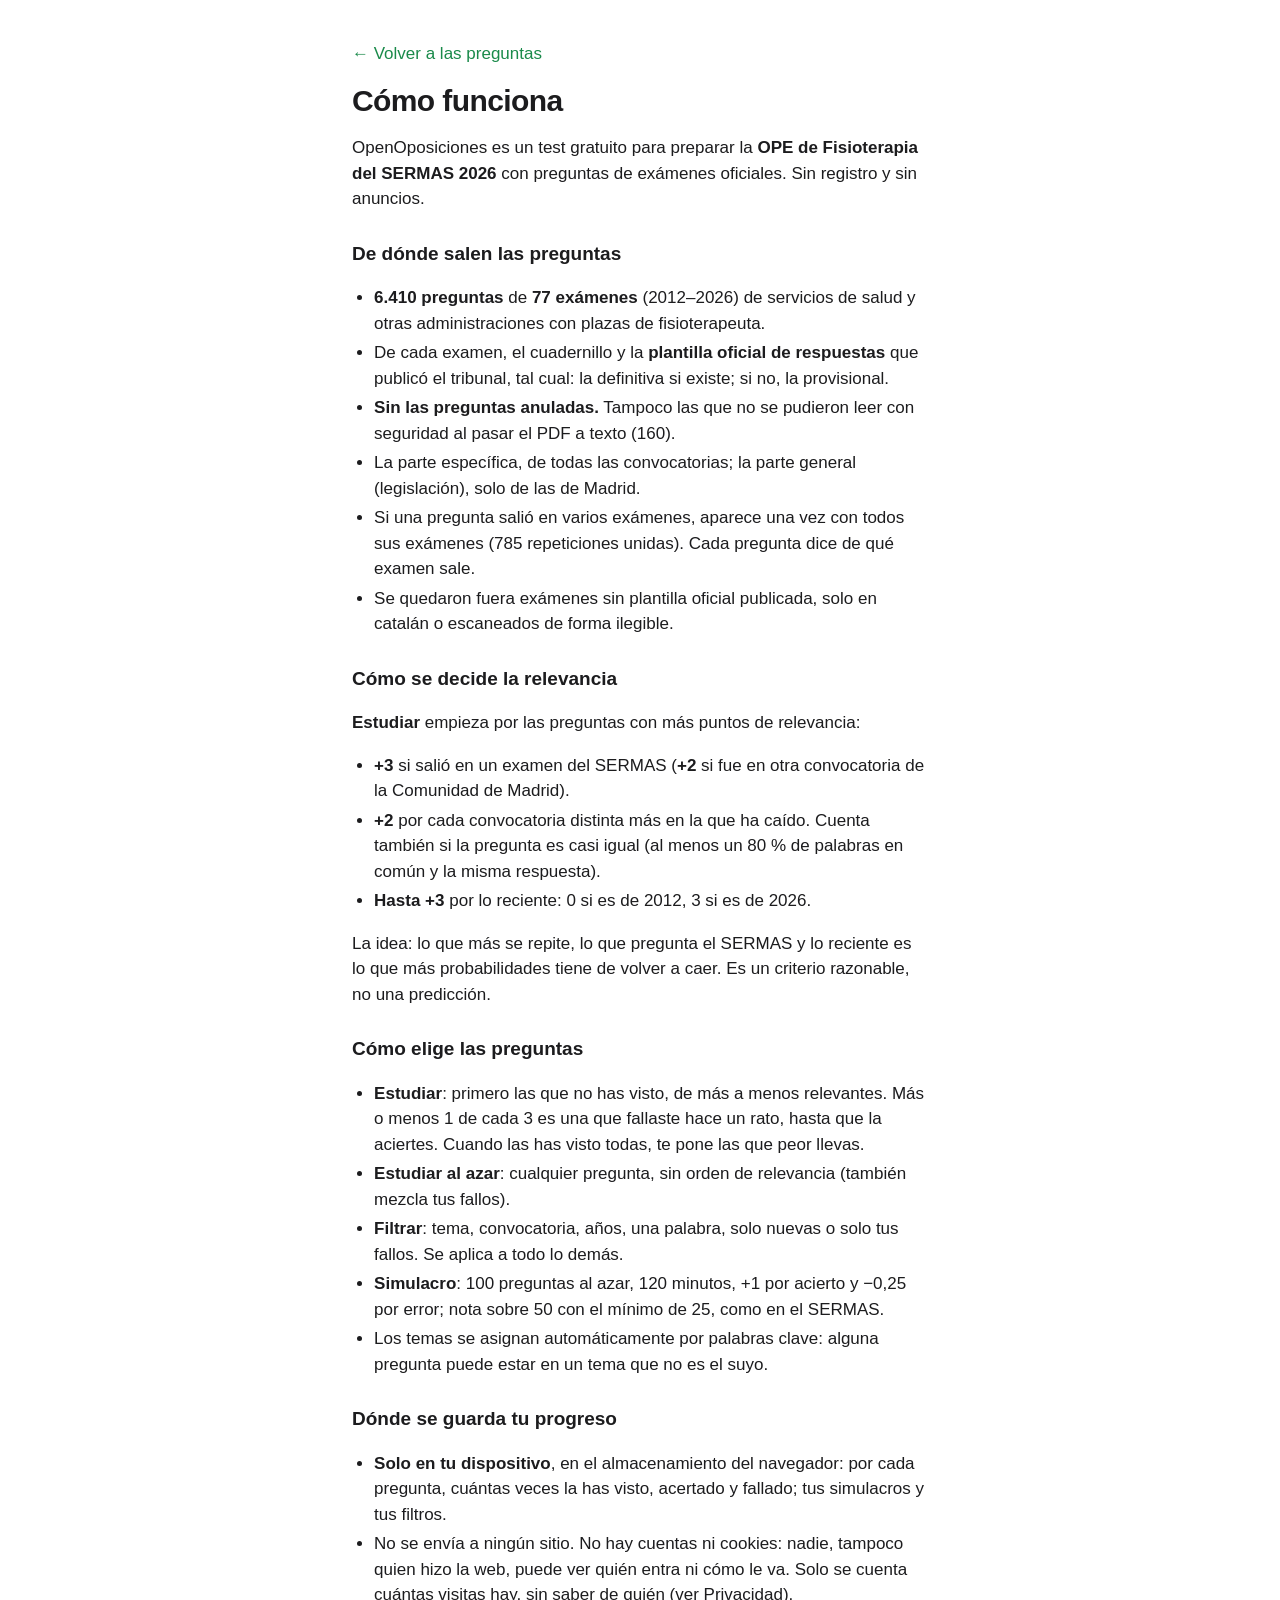
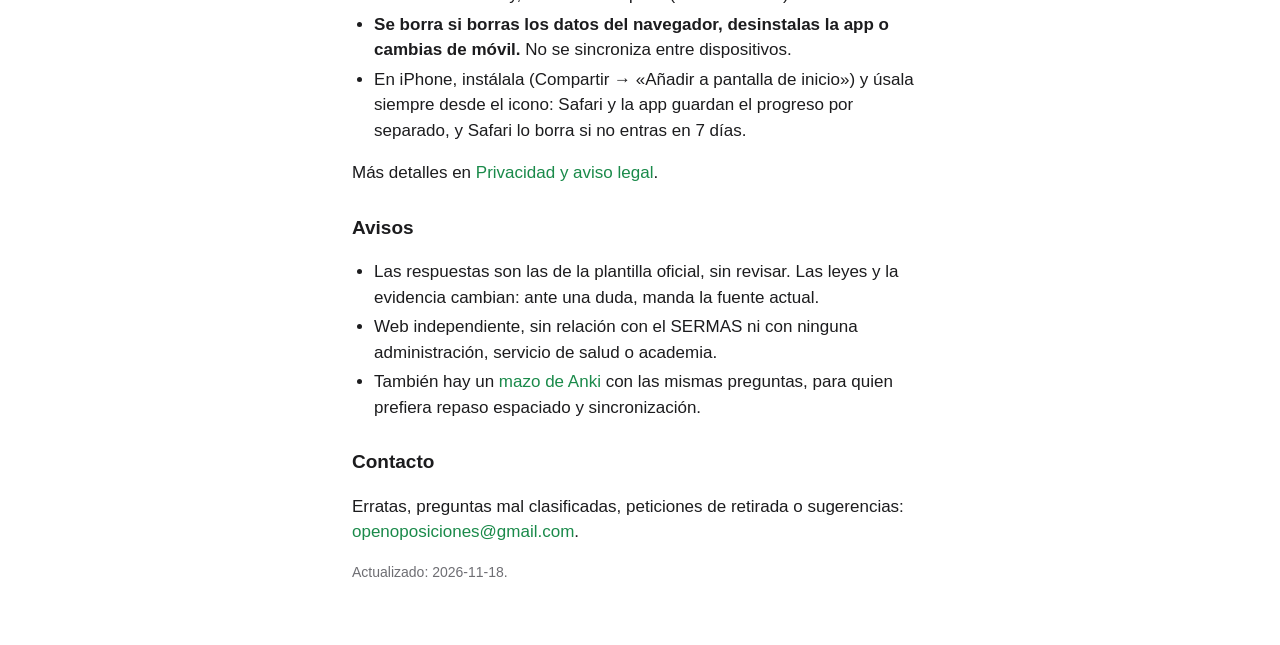
==== como-funciona.html @ a02fcfec "Diseño nativo, OPE SERMAS 2026, Cómo funciona, contacto y contador de visitas" ====
<!doctype html>
<html lang="es">
<head>
<meta charset="utf-8">
<meta name="viewport" content="width=device-width, initial-scale=1, viewport-fit=cover">
<meta name="color-scheme" content="light dark">
<meta http-equiv="Content-Security-Policy" content="default-src 'self'; script-src 'self' 'unsafe-inline'; style-src 'self' 'unsafe-inline'; img-src 'self' data: https://openoposiciones.goatcounter.com/count; font-src 'self'; connect-src 'self'; manifest-src 'self'; worker-src 'self'; base-uri 'self'; form-action 'none'">
<meta name="referrer" content="no-referrer">
<meta name="robots" content="noindex, nofollow">
<title>Cómo funciona · OpenOposiciones</title>
<style>
:root { --papel: #ffffff; --tinta: #1c1c1e; --tinta-2: #6e6e73; --acento: #1a8a4a; color-scheme: light; }
@media (prefers-color-scheme: dark) { :root { --papel: #000000; --tinta: #f5f5f7; --tinta-2: #98989f; --acento: #34c46d; color-scheme: dark; } }
body { margin: 0; background: var(--papel); color: var(--tinta); -webkit-font-smoothing: antialiased;
  font: 17px/1.5 -apple-system, BlinkMacSystemFont, "Segoe UI", Roboto, "Helvetica Neue", Arial, sans-serif;
  padding: max(24px, env(safe-area-inset-top, 0px)) max(20px, env(safe-area-inset-right, 0px)) 48px max(20px, env(safe-area-inset-left, 0px)); }
main { max-width: 36rem; margin: 0 auto; }
h1 { font-size: 30px; line-height: 1.15; letter-spacing: -.02em; margin: 8px 0 16px; }
h2 { font-size: 19px; margin: 28px 0 6px; }
a { color: var(--acento); text-decoration: none; }
.nota { color: var(--tinta-2); font-size: 14px; }
ul, ol { padding-left: 1.3em; } li { margin: 4px 0; }
</style>
</head>
<body>
<main>
<p><a href="./">← Volver a las preguntas</a></p>
<h1>Cómo funciona</h1>

<p>OpenOposiciones es un test gratuito para preparar la <b>OPE de Fisioterapia del SERMAS 2026</b> con preguntas de exámenes oficiales. Sin registro y sin anuncios.</p>

<h2>De dónde salen las preguntas</h2>
<ul>
<li><b>6.410 preguntas</b> de <b>77 exámenes</b> (2012–2026) de servicios de salud y otras administraciones con plazas de fisioterapeuta.</li>
<li>De cada examen, el cuadernillo y la <b>plantilla oficial de respuestas</b> que publicó el tribunal, tal cual: la definitiva si existe; si no, la provisional.</li>
<li><b>Sin las preguntas anuladas.</b> Tampoco las que no se pudieron leer con seguridad al pasar el PDF a texto (160).</li>
<li>La parte específica, de todas las convocatorias; la parte general (legislación), solo de las de Madrid.</li>
<li>Si una pregunta salió en varios exámenes, aparece una vez con todos sus exámenes (785 repeticiones unidas). Cada pregunta dice de qué examen sale.</li>
<li>Se quedaron fuera exámenes sin plantilla oficial publicada, solo en catalán o escaneados de forma ilegible.</li>
</ul>

<h2>Cómo se decide la relevancia</h2>
<p><b>Estudiar</b> empieza por las preguntas con más puntos de relevancia:</p>
<ul>
<li><b>+3</b> si salió en un examen del SERMAS (<b>+2</b> si fue en otra convocatoria de la Comunidad de Madrid).</li>
<li><b>+2</b> por cada convocatoria distinta más en la que ha caído. Cuenta también si la pregunta es casi igual (al menos un 80 % de palabras en común y la misma respuesta).</li>
<li><b>Hasta +3</b> por lo reciente: 0 si es de 2012, 3 si es de 2026.</li>
</ul>
<p>La idea: lo que más se repite, lo que pregunta el SERMAS y lo reciente es lo que más probabilidades tiene de volver a caer. Es un criterio razonable, no una predicción.</p>

<h2>Cómo elige las preguntas</h2>
<ul>
<li><b>Estudiar</b>: primero las que no has visto, de más a menos relevantes. Más o menos 1 de cada 3 es una que fallaste hace un rato, hasta que la aciertes. Cuando las has visto todas, te pone las que peor llevas.</li>
<li><b>Estudiar al azar</b>: cualquier pregunta, sin orden de relevancia (también mezcla tus fallos).</li>
<li><b>Filtrar</b>: tema, convocatoria, años, una palabra, solo nuevas o solo tus fallos. Se aplica a todo lo demás.</li>
<li><b>Simulacro</b>: 100 preguntas al azar, 120 minutos, +1 por acierto y −0,25 por error; nota sobre 50 con el mínimo de 25, como en el SERMAS.</li>
<li>Los temas se asignan automáticamente por palabras clave: alguna pregunta puede estar en un tema que no es el suyo.</li>
</ul>

<h2>Dónde se guarda tu progreso</h2>
<ul>
<li><b>Solo en tu dispositivo</b>, en el almacenamiento del navegador: por cada pregunta, cuántas veces la has visto, acertado y fallado; tus simulacros y tus filtros.</li>
<li>No se envía a ningún sitio. No hay cuentas ni cookies: nadie, tampoco quien hizo la web, puede ver quién entra ni cómo le va. Solo se cuenta cuántas visitas hay, sin saber de quién (ver Privacidad).</li>
<li><b>Se borra si borras los datos del navegador, desinstalas la app o cambias de móvil.</b> No se sincroniza entre dispositivos.</li>
<li>En iPhone, instálala (Compartir → «Añadir a pantalla de inicio») y úsala siempre desde el icono: Safari y la app guardan el progreso por separado, y Safari lo borra si no entras en 7 días.</li>
</ul>
<p>Más detalles en <a href="privacidad.html">Privacidad y aviso legal</a>.</p>

<h2>Avisos</h2>
<ul>
<li>Las respuestas son las de la plantilla oficial, sin revisar. Las leyes y la evidencia cambian: ante una duda, manda la fuente actual.</li>
<li>Web independiente, sin relación con el SERMAS ni con ninguna administración, servicio de salud o academia.</li>
<li>También hay un <a href="fisioterapia-ope-preguntas.apkg">mazo de Anki</a> con las mismas preguntas, para quien prefiera repaso espaciado y sincronización.</li>
</ul>

<h2 id="contacto">Contacto</h2>
<p>Erratas, preguntas mal clasificadas, peticiones de retirada o sugerencias: <span id="correo" data-u="senoicisoponepo" data-d="moc.liamg">openoposiciones (arroba) gmail (punto) com</span><script>(() => { const e = document.getElementById("correo"); const r = s => s.split("").reverse().join(""); const c = r(e.dataset.u) + "@" + r(e.dataset.d); const a = document.createElement("a"); a.href = "mailto:" + c; a.textContent = c; e.replaceWith(a); })();</script>.</p>

<p class="nota">Actualizado: 2026-11-18.</p>
</main>
</body>
</html>
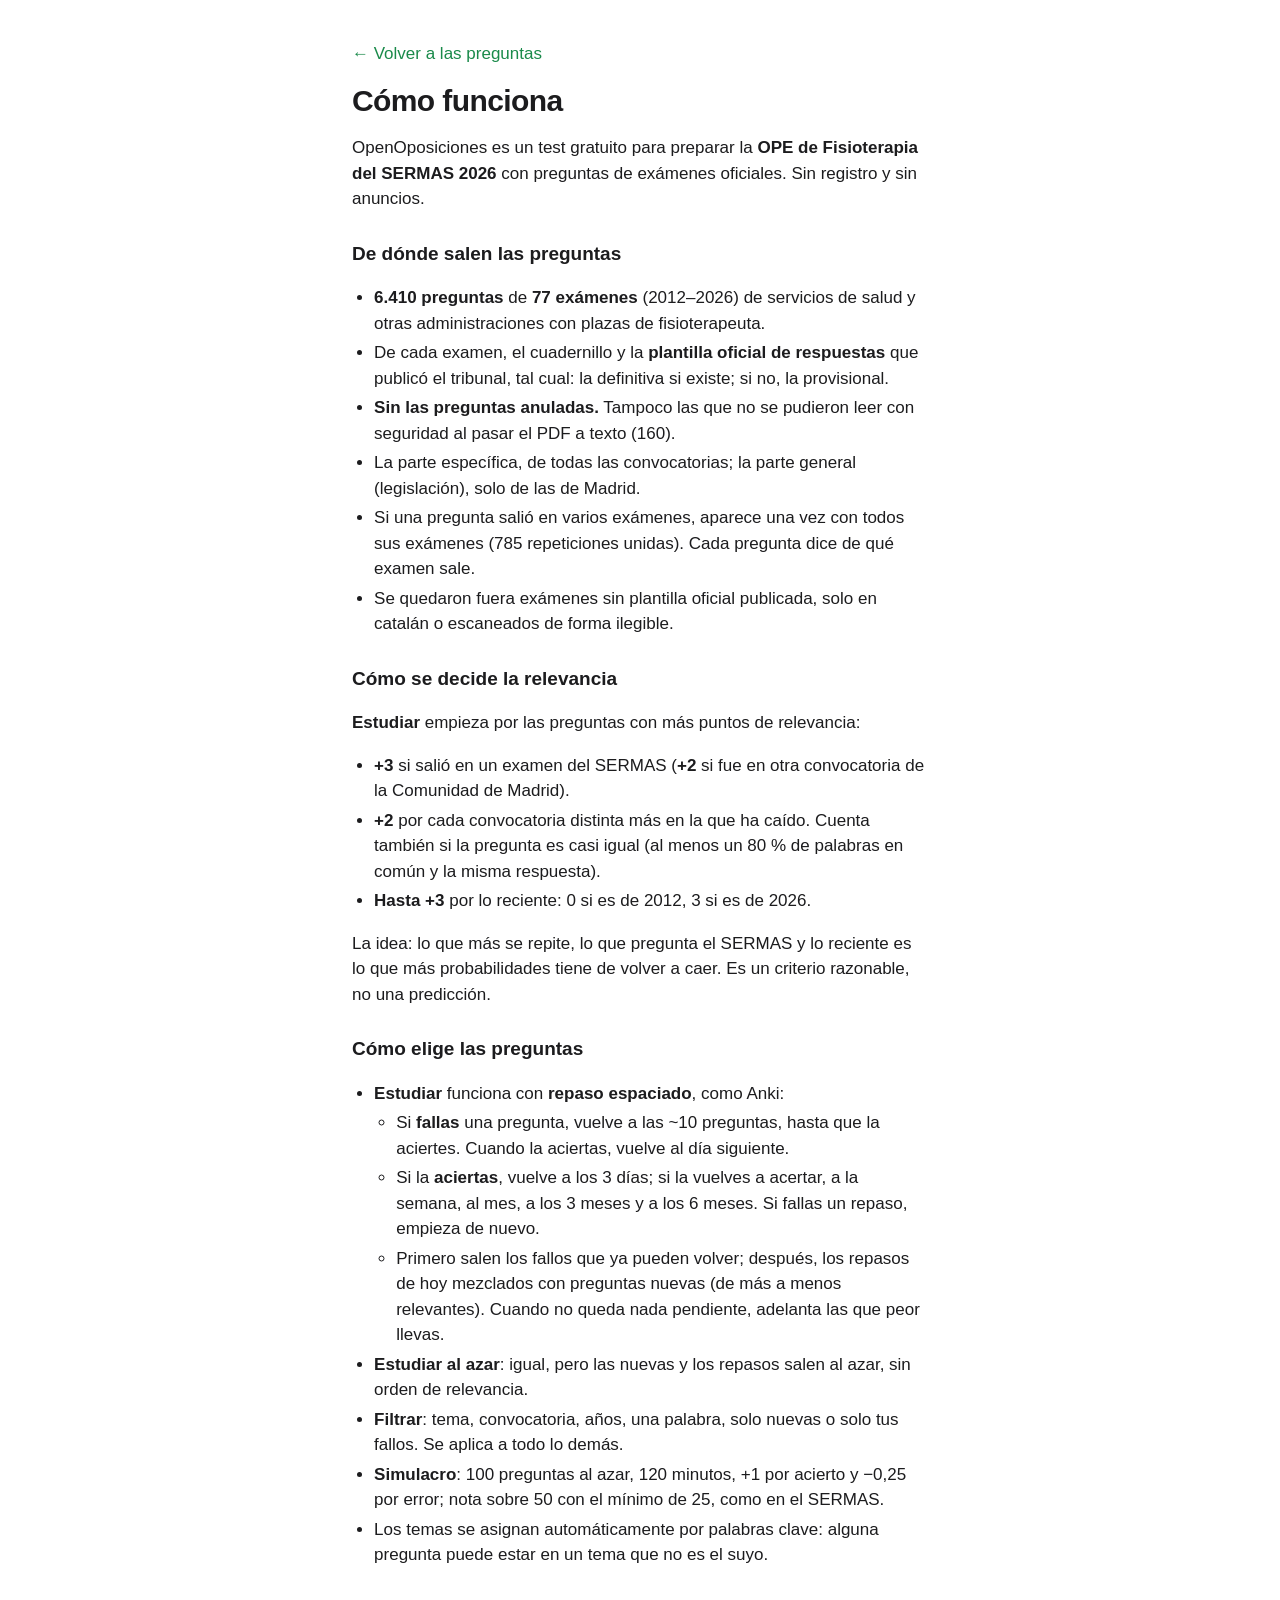
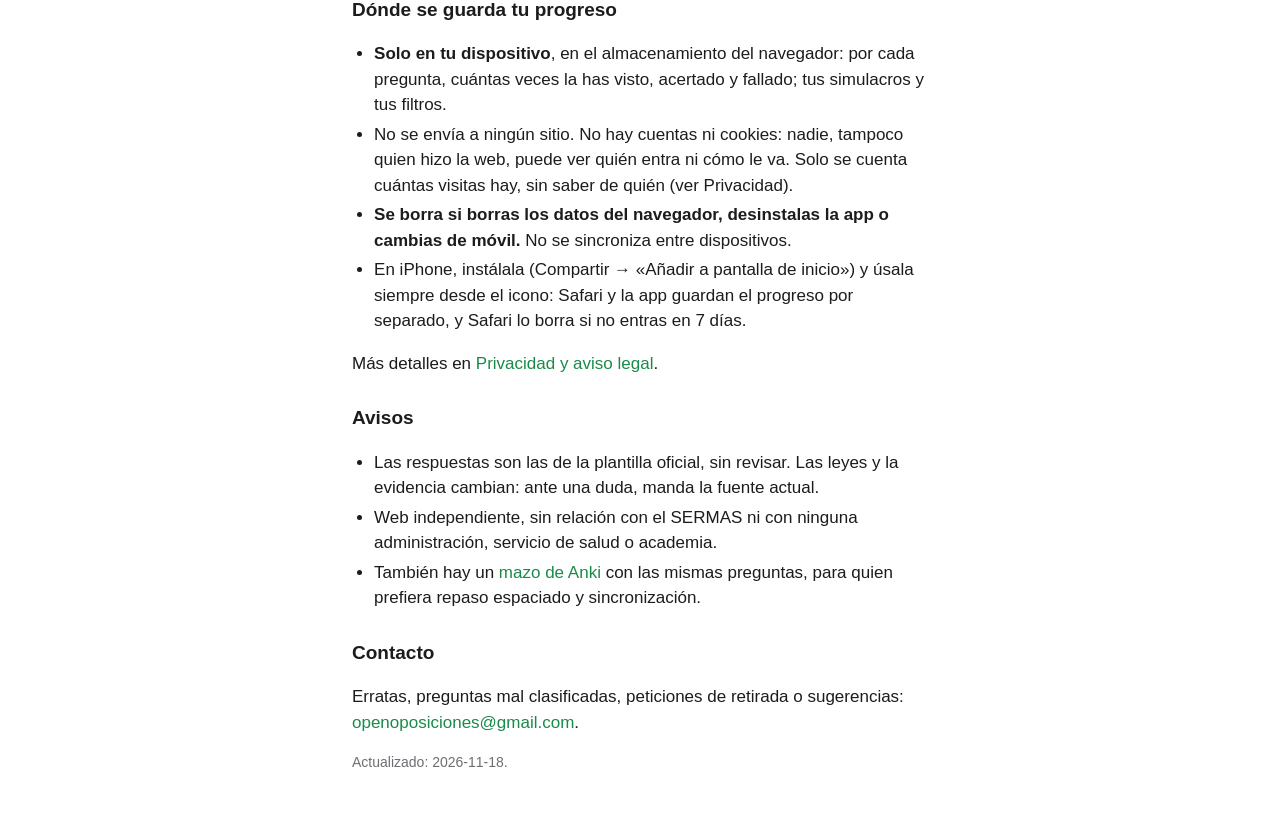
==== commit 8f5983d6: "Repaso espaciado por días" ====
--- a/como-funciona.html
+++ b/como-funciona.html
@@ -6,7 +6,7 @@
 <meta name="color-scheme" content="light dark">
 <meta http-equiv="Content-Security-Policy" content="default-src 'self'; script-src 'self' 'unsafe-inline'; style-src 'self' 'unsafe-inline'; img-src 'self' data: https://openoposiciones.goatcounter.com/count; font-src 'self'; connect-src 'self'; manifest-src 'self'; worker-src 'self'; base-uri 'self'; form-action 'none'">
 <meta name="referrer" content="no-referrer">
-<meta name="robots" content="noindex, nofollow">
+
 <title>Cómo funciona · OpenOposiciones</title>
 <style>
 :root { --papel: #ffffff; --tinta: #1c1c1e; --tinta-2: #6e6e73; --acento: #1a8a4a; color-scheme: light; }
@@ -50,8 +50,13 @@
 
 <h2>Cómo elige las preguntas</h2>
 <ul>
-<li><b>Estudiar</b>: primero las que no has visto, de más a menos relevantes. Más o menos 1 de cada 3 es una que fallaste hace un rato, hasta que la aciertes. Cuando las has visto todas, te pone las que peor llevas.</li>
-<li><b>Estudiar al azar</b>: cualquier pregunta, sin orden de relevancia (también mezcla tus fallos).</li>
+<li><b>Estudiar</b> funciona con <b>repaso espaciado</b>, como Anki:
+  <ul>
+  <li>Si <b>fallas</b> una pregunta, vuelve a las ~10 preguntas, hasta que la aciertes. Cuando la aciertas, vuelve al día siguiente.</li>
+  <li>Si la <b>aciertas</b>, vuelve a los 3 días; si la vuelves a acertar, a la semana, al mes, a los 3 meses y a los 6 meses. Si fallas un repaso, empieza de nuevo.</li>
+  <li>Primero salen los fallos que ya pueden volver; después, los repasos de hoy mezclados con preguntas nuevas (de más a menos relevantes). Cuando no queda nada pendiente, adelanta las que peor llevas.</li>
+  </ul></li>
+<li><b>Estudiar al azar</b>: igual, pero las nuevas y los repasos salen al azar, sin orden de relevancia.</li>
 <li><b>Filtrar</b>: tema, convocatoria, años, una palabra, solo nuevas o solo tus fallos. Se aplica a todo lo demás.</li>
 <li><b>Simulacro</b>: 100 preguntas al azar, 120 minutos, +1 por acierto y −0,25 por error; nota sobre 50 con el mínimo de 25, como en el SERMAS.</li>
 <li>Los temas se asignan automáticamente por palabras clave: alguna pregunta puede estar en un tema que no es el suyo.</li>
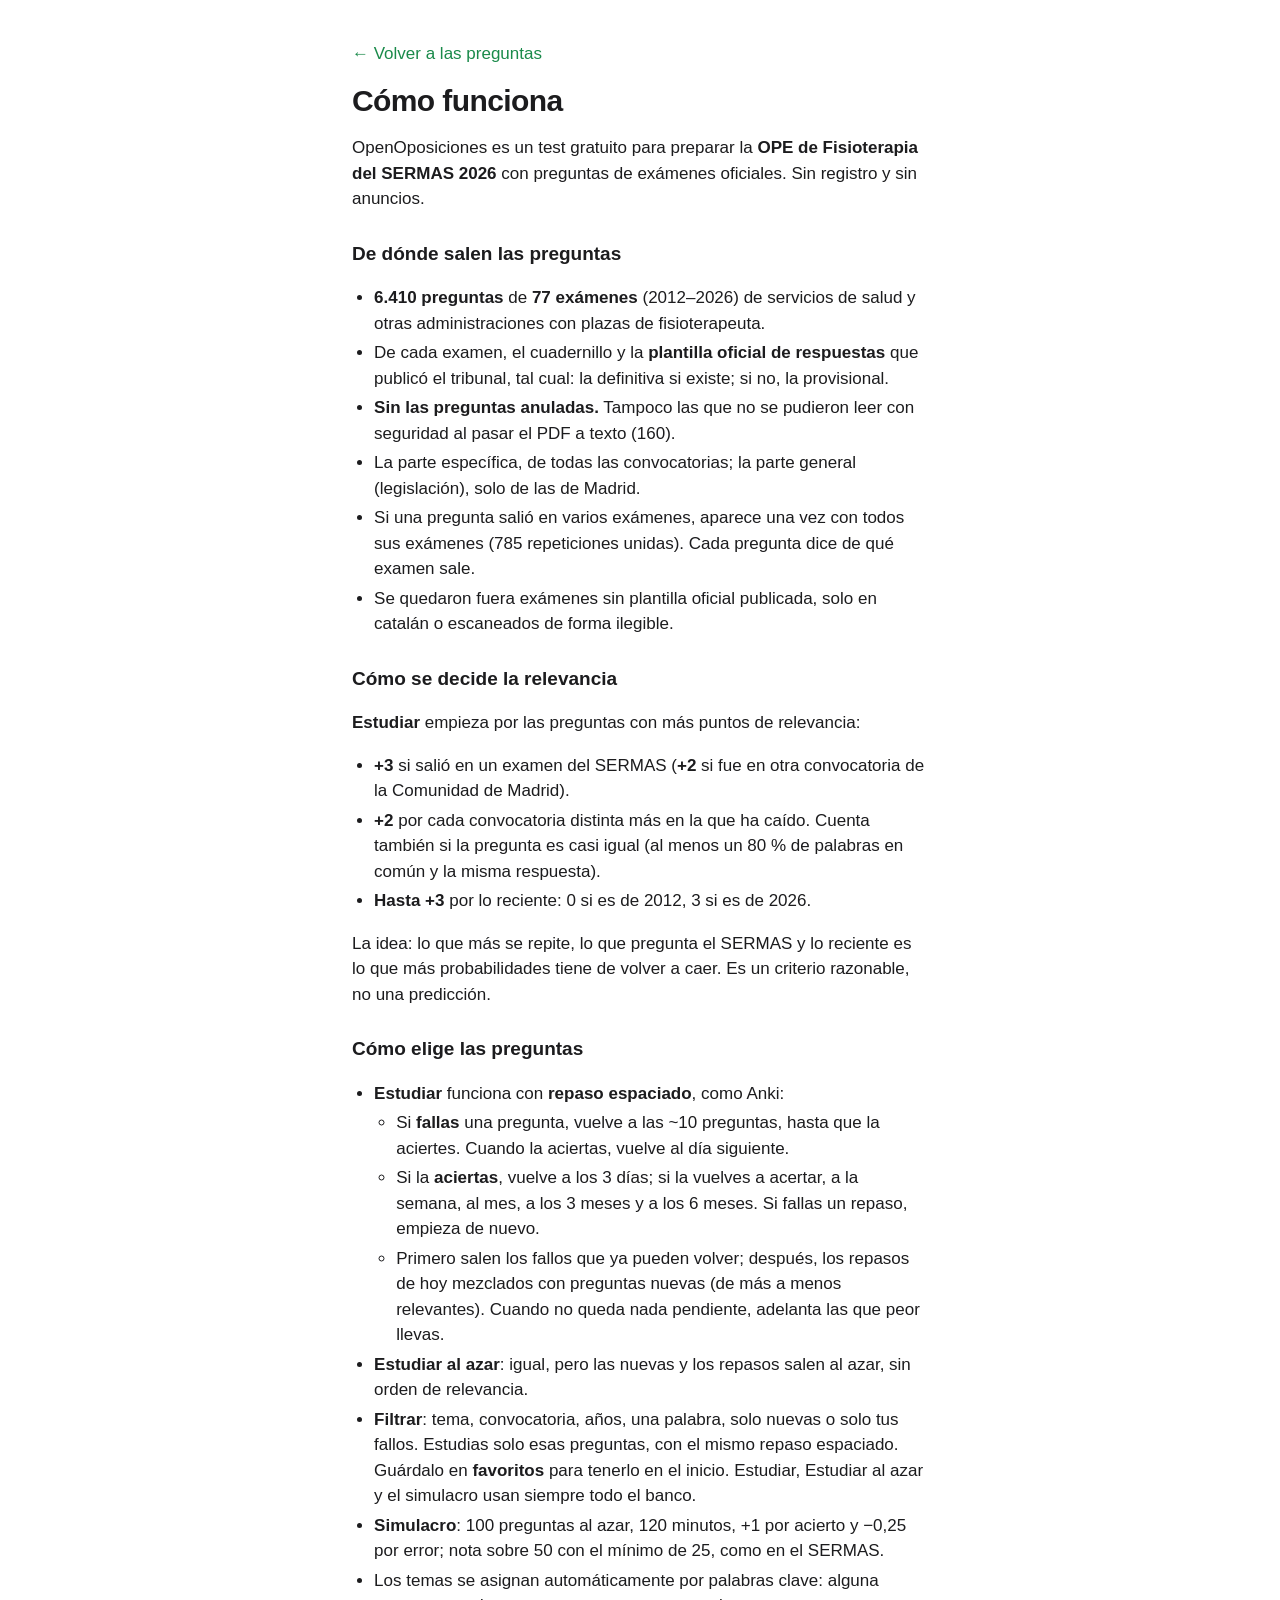
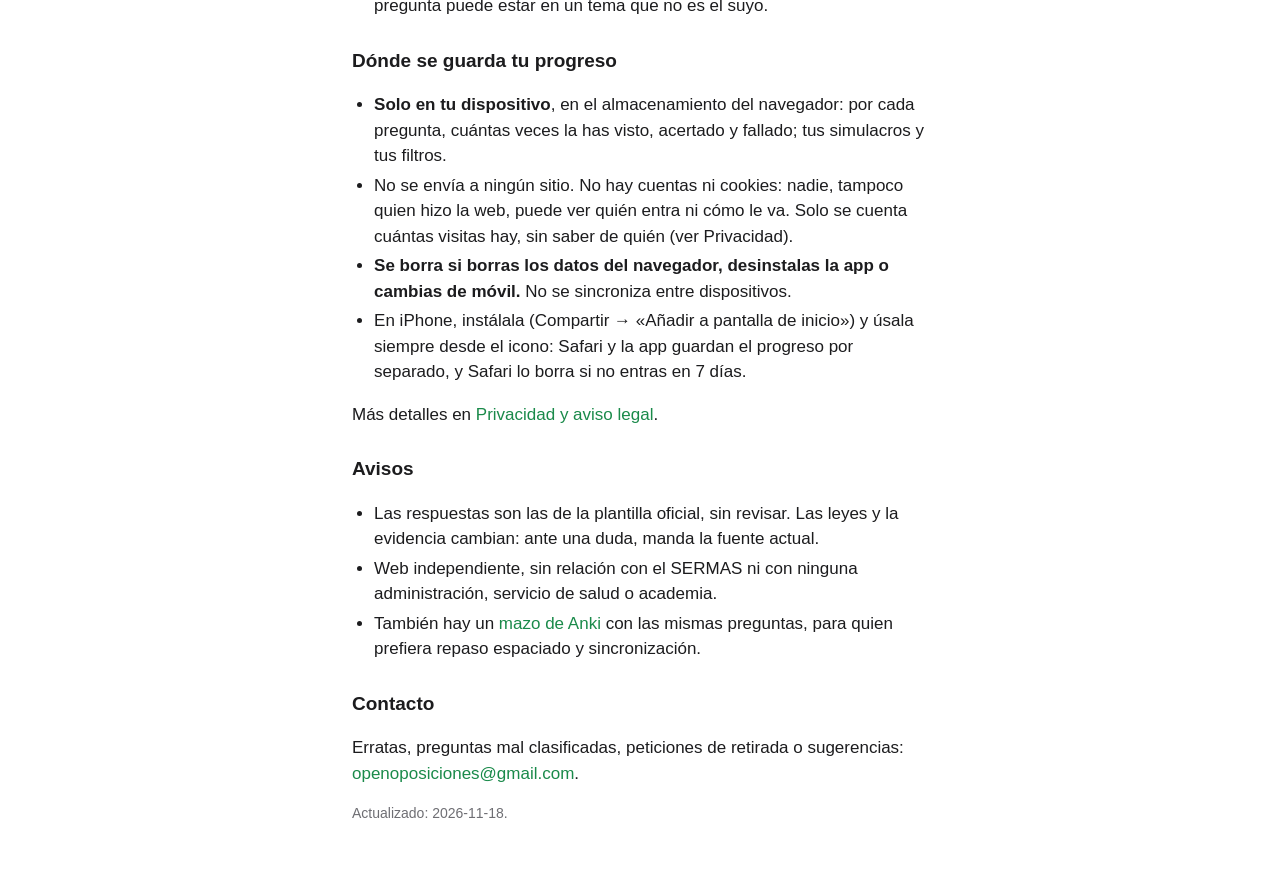
==== commit 63540c0e: "Filtros favoritos; Estudiar siempre con todo el banco" ====
--- a/como-funciona.html
+++ b/como-funciona.html
@@ -57,7 +57,7 @@
   <li>Primero salen los fallos que ya pueden volver; después, los repasos de hoy mezclados con preguntas nuevas (de más a menos relevantes). Cuando no queda nada pendiente, adelanta las que peor llevas.</li>
   </ul></li>
 <li><b>Estudiar al azar</b>: igual, pero las nuevas y los repasos salen al azar, sin orden de relevancia.</li>
-<li><b>Filtrar</b>: tema, convocatoria, años, una palabra, solo nuevas o solo tus fallos. Se aplica a todo lo demás.</li>
+<li><b>Filtrar</b>: tema, convocatoria, años, una palabra, solo nuevas o solo tus fallos. Estudias solo esas preguntas, con el mismo repaso espaciado. Guárdalo en <b>favoritos</b> para tenerlo en el inicio. Estudiar, Estudiar al azar y el simulacro usan siempre todo el banco.</li>
 <li><b>Simulacro</b>: 100 preguntas al azar, 120 minutos, +1 por acierto y −0,25 por error; nota sobre 50 con el mínimo de 25, como en el SERMAS.</li>
 <li>Los temas se asignan automáticamente por palabras clave: alguna pregunta puede estar en un tema que no es el suyo.</li>
 </ul>
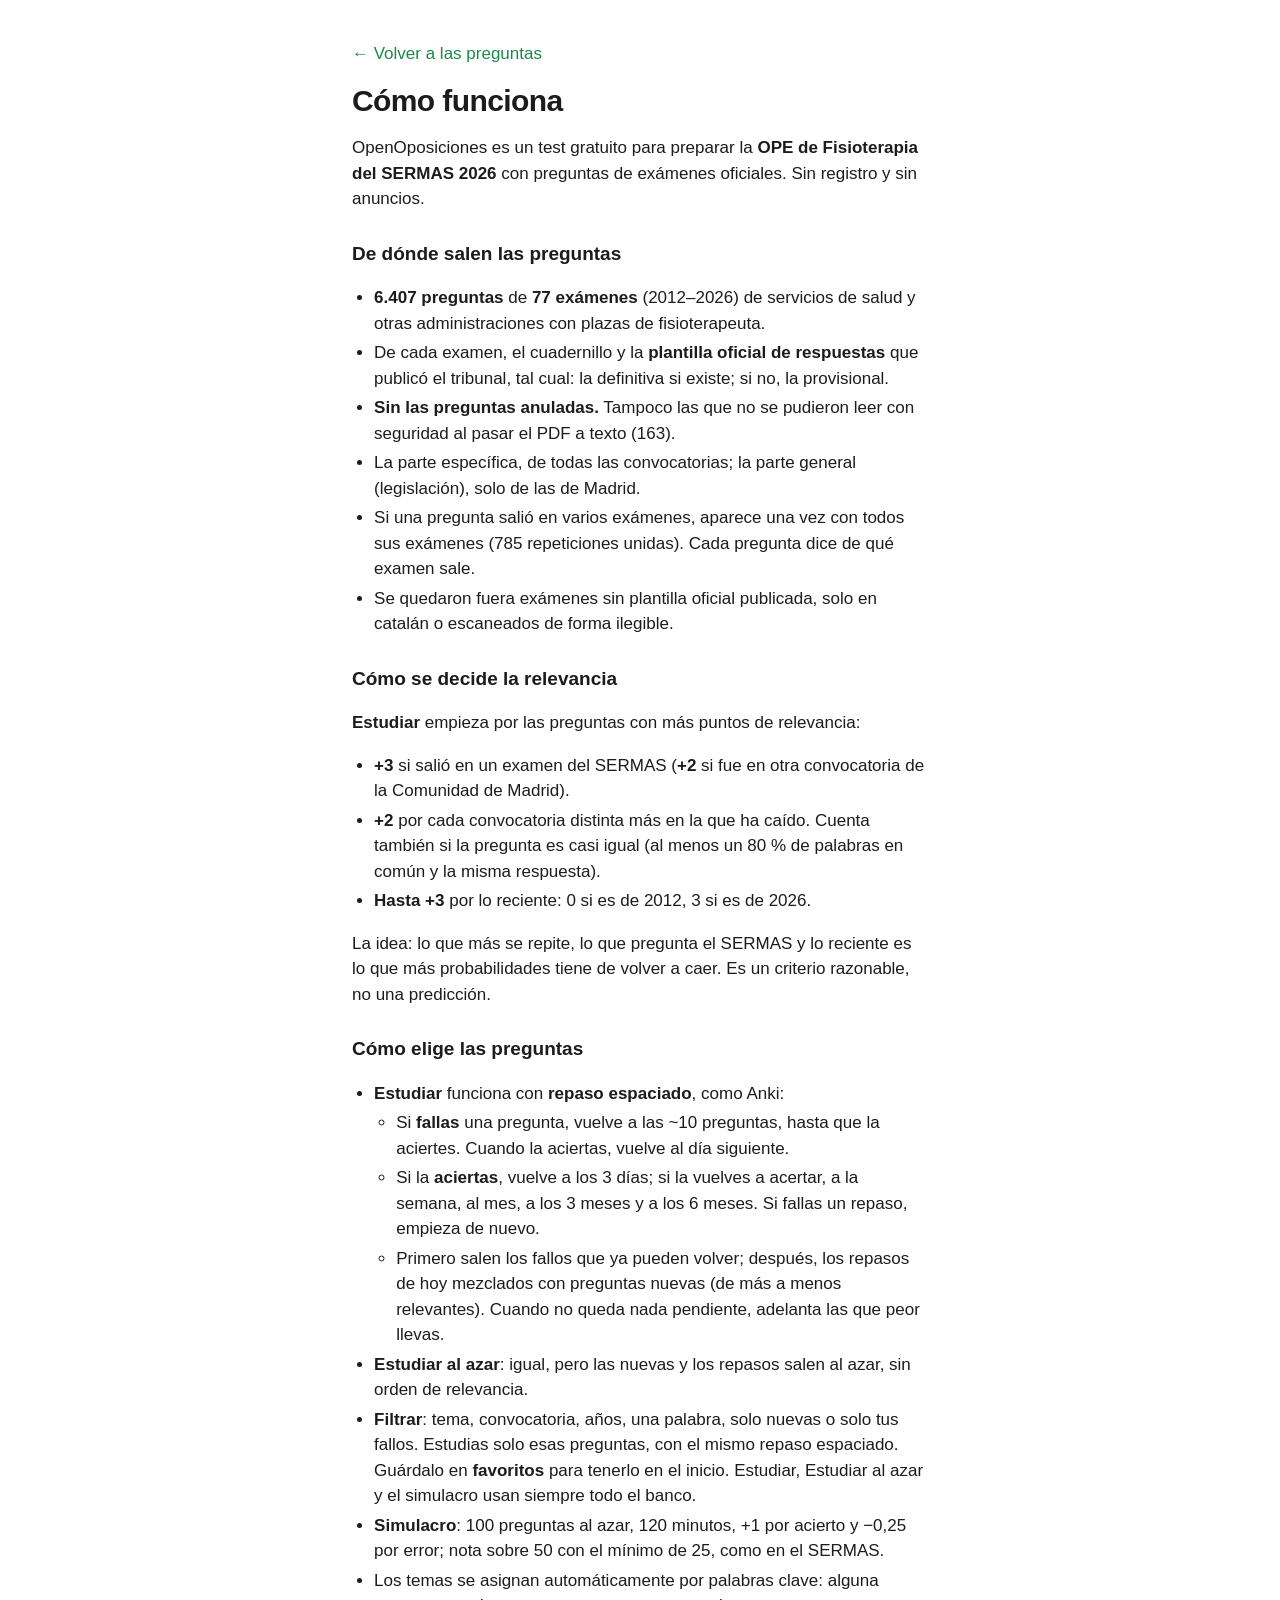
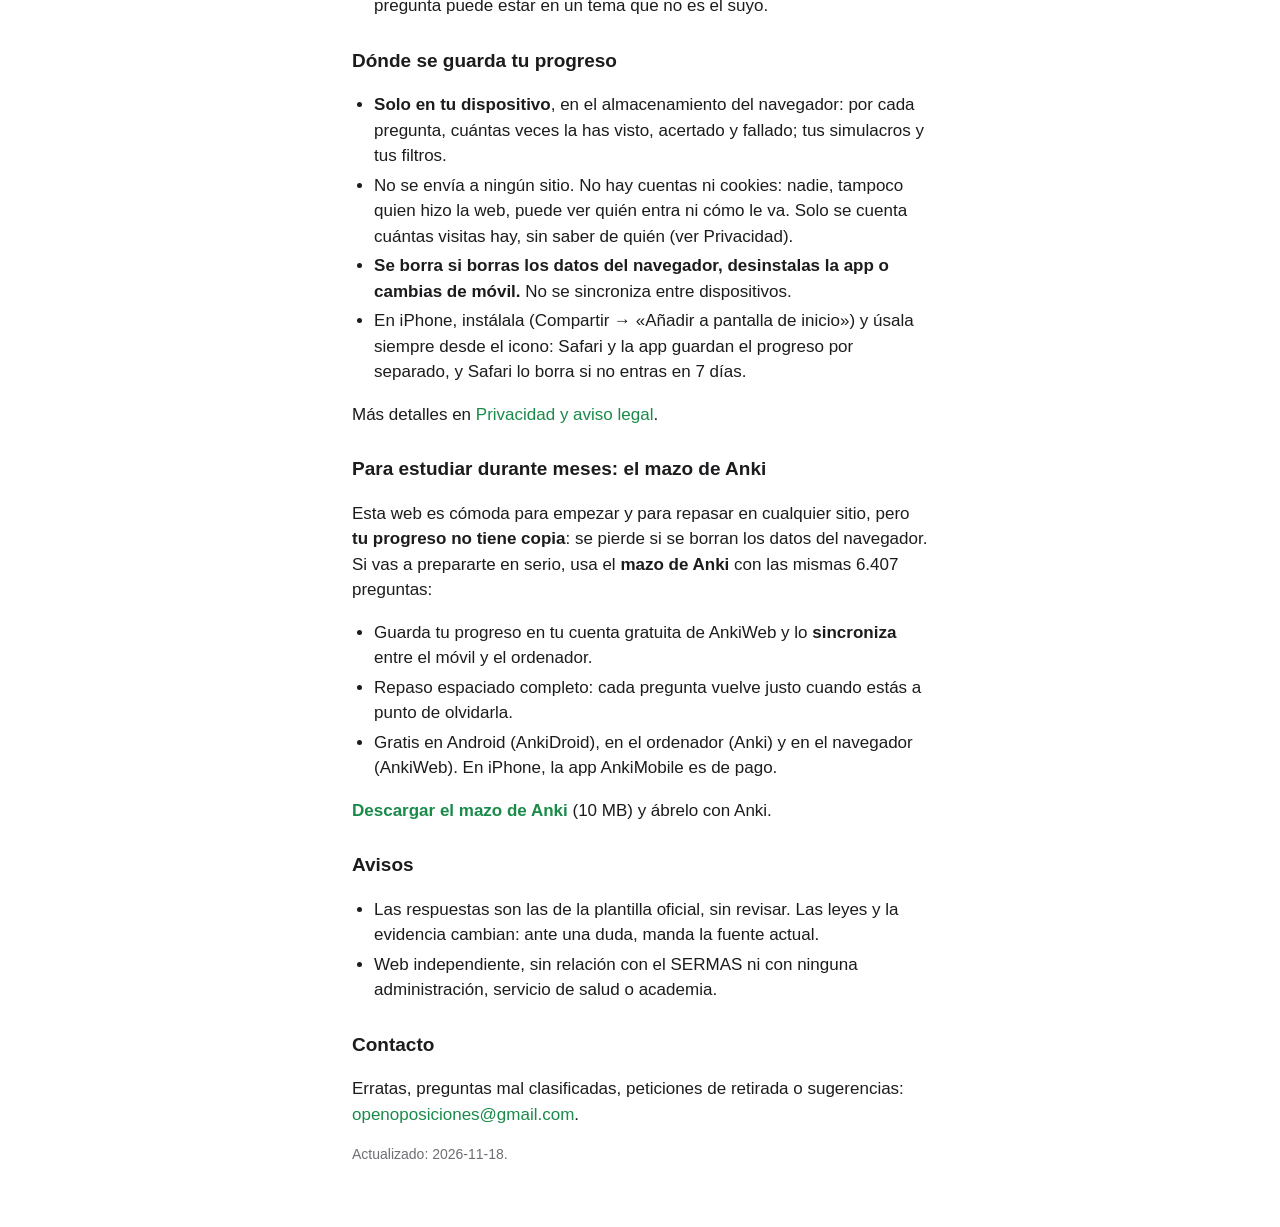
==== commit 60db3864: "Banco corregido (pies de página y preguntas pegadas), mazo de Anki nuevo y avisos de Anki" ====
--- a/como-funciona.html
+++ b/como-funciona.html
@@ -31,9 +31,9 @@
 
 <h2>De dónde salen las preguntas</h2>
 <ul>
-<li><b>6.410 preguntas</b> de <b>77 exámenes</b> (2012–2026) de servicios de salud y otras administraciones con plazas de fisioterapeuta.</li>
+<li><b>6.407 preguntas</b> de <b>77 exámenes</b> (2012–2026) de servicios de salud y otras administraciones con plazas de fisioterapeuta.</li>
 <li>De cada examen, el cuadernillo y la <b>plantilla oficial de respuestas</b> que publicó el tribunal, tal cual: la definitiva si existe; si no, la provisional.</li>
-<li><b>Sin las preguntas anuladas.</b> Tampoco las que no se pudieron leer con seguridad al pasar el PDF a texto (160).</li>
+<li><b>Sin las preguntas anuladas.</b> Tampoco las que no se pudieron leer con seguridad al pasar el PDF a texto (163).</li>
 <li>La parte específica, de todas las convocatorias; la parte general (legislación), solo de las de Madrid.</li>
 <li>Si una pregunta salió en varios exámenes, aparece una vez con todos sus exámenes (785 repeticiones unidas). Cada pregunta dice de qué examen sale.</li>
 <li>Se quedaron fuera exámenes sin plantilla oficial publicada, solo en catalán o escaneados de forma ilegible.</li>
@@ -71,11 +71,19 @@
 </ul>
 <p>Más detalles en <a href="privacidad.html">Privacidad y aviso legal</a>.</p>
 
+<h2 id="anki">Para estudiar durante meses: el mazo de Anki</h2>
+<p>Esta web es cómoda para empezar y para repasar en cualquier sitio, pero <b>tu progreso no tiene copia</b>: se pierde si se borran los datos del navegador. Si vas a prepararte en serio, usa el <b>mazo de Anki</b> con las mismas 6.407 preguntas:</p>
+<ul>
+<li>Guarda tu progreso en tu cuenta gratuita de AnkiWeb y lo <b>sincroniza</b> entre el móvil y el ordenador.</li>
+<li>Repaso espaciado completo: cada pregunta vuelve justo cuando estás a punto de olvidarla.</li>
+<li>Gratis en Android (AnkiDroid), en el ordenador (Anki) y en el navegador (AnkiWeb). En iPhone, la app AnkiMobile es de pago.</li>
+</ul>
+<p><a href="fisioterapia-ope-preguntas.apkg"><b>Descargar el mazo de Anki</b></a> (10 MB) y ábrelo con Anki.</p>
+
 <h2>Avisos</h2>
 <ul>
 <li>Las respuestas son las de la plantilla oficial, sin revisar. Las leyes y la evidencia cambian: ante una duda, manda la fuente actual.</li>
 <li>Web independiente, sin relación con el SERMAS ni con ninguna administración, servicio de salud o academia.</li>
-<li>También hay un <a href="fisioterapia-ope-preguntas.apkg">mazo de Anki</a> con las mismas preguntas, para quien prefiera repaso espaciado y sincronización.</li>
 </ul>
 
 <h2 id="contacto">Contacto</h2>
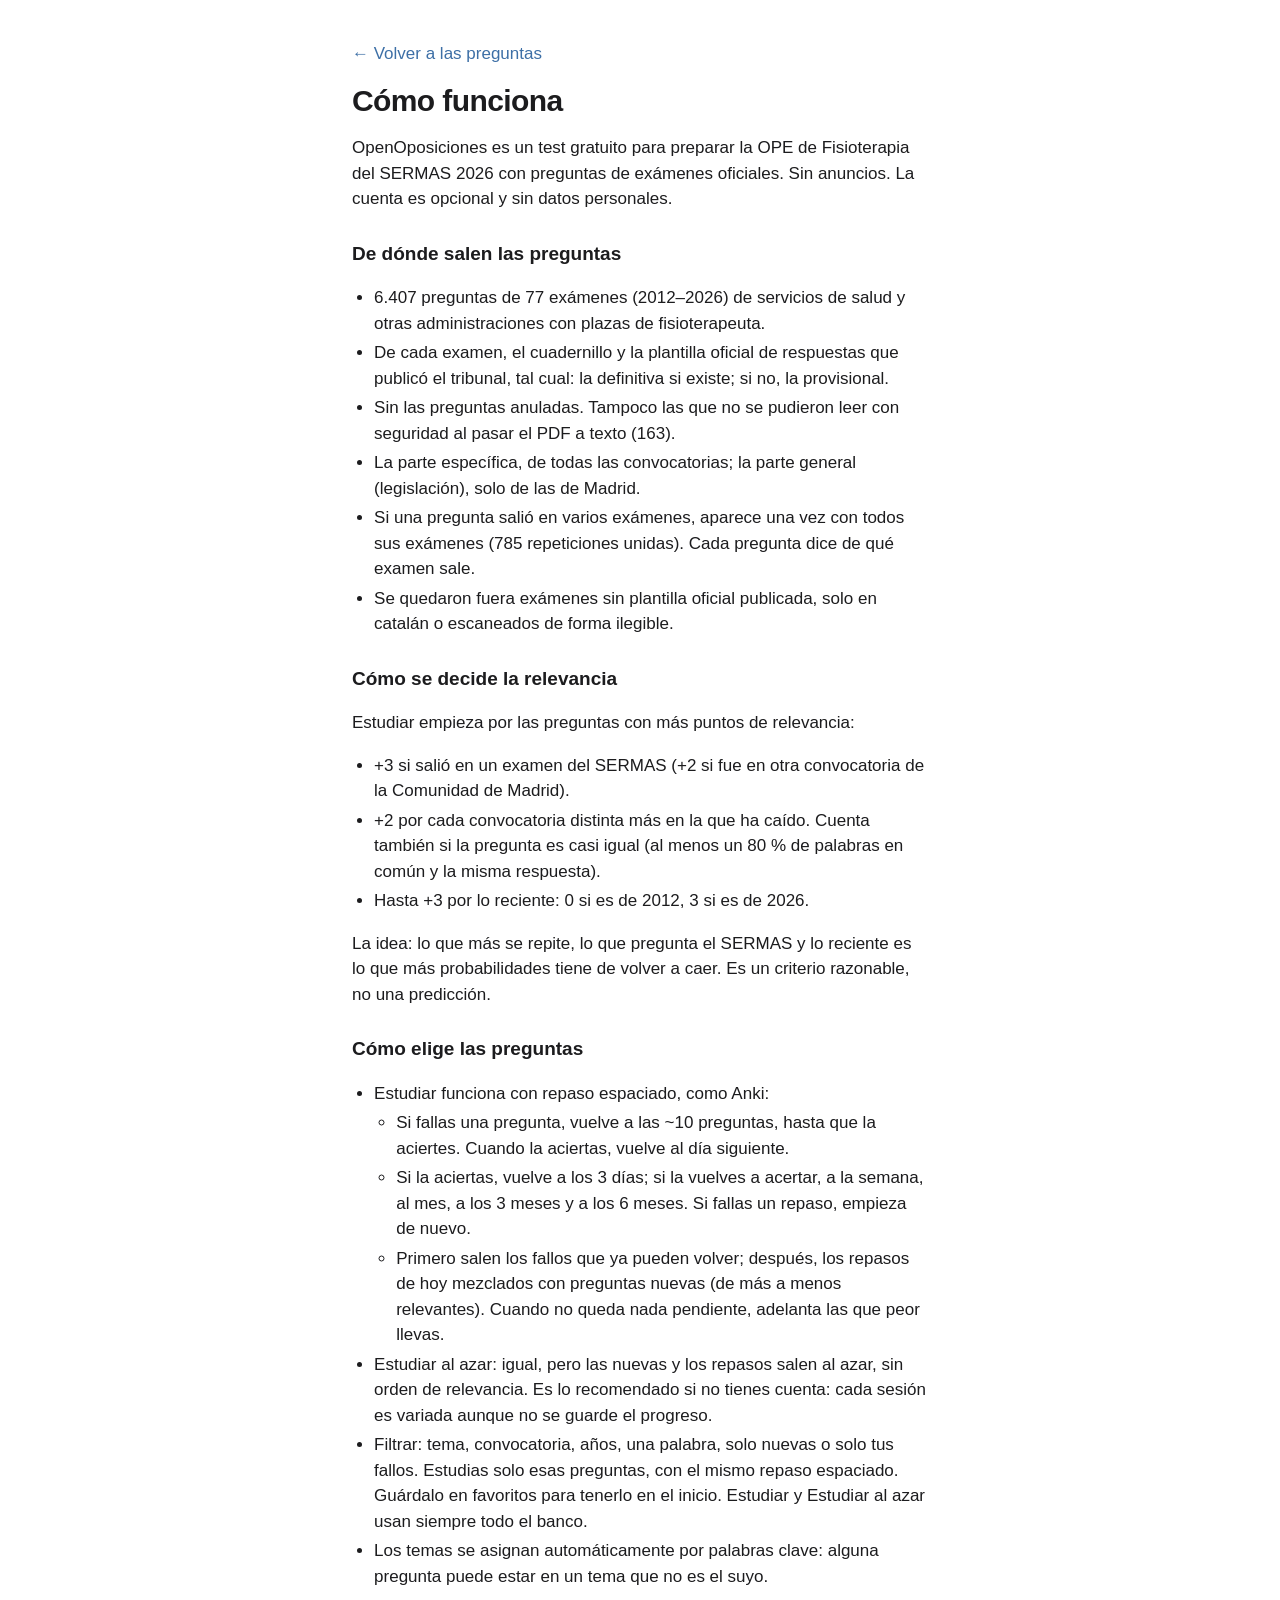
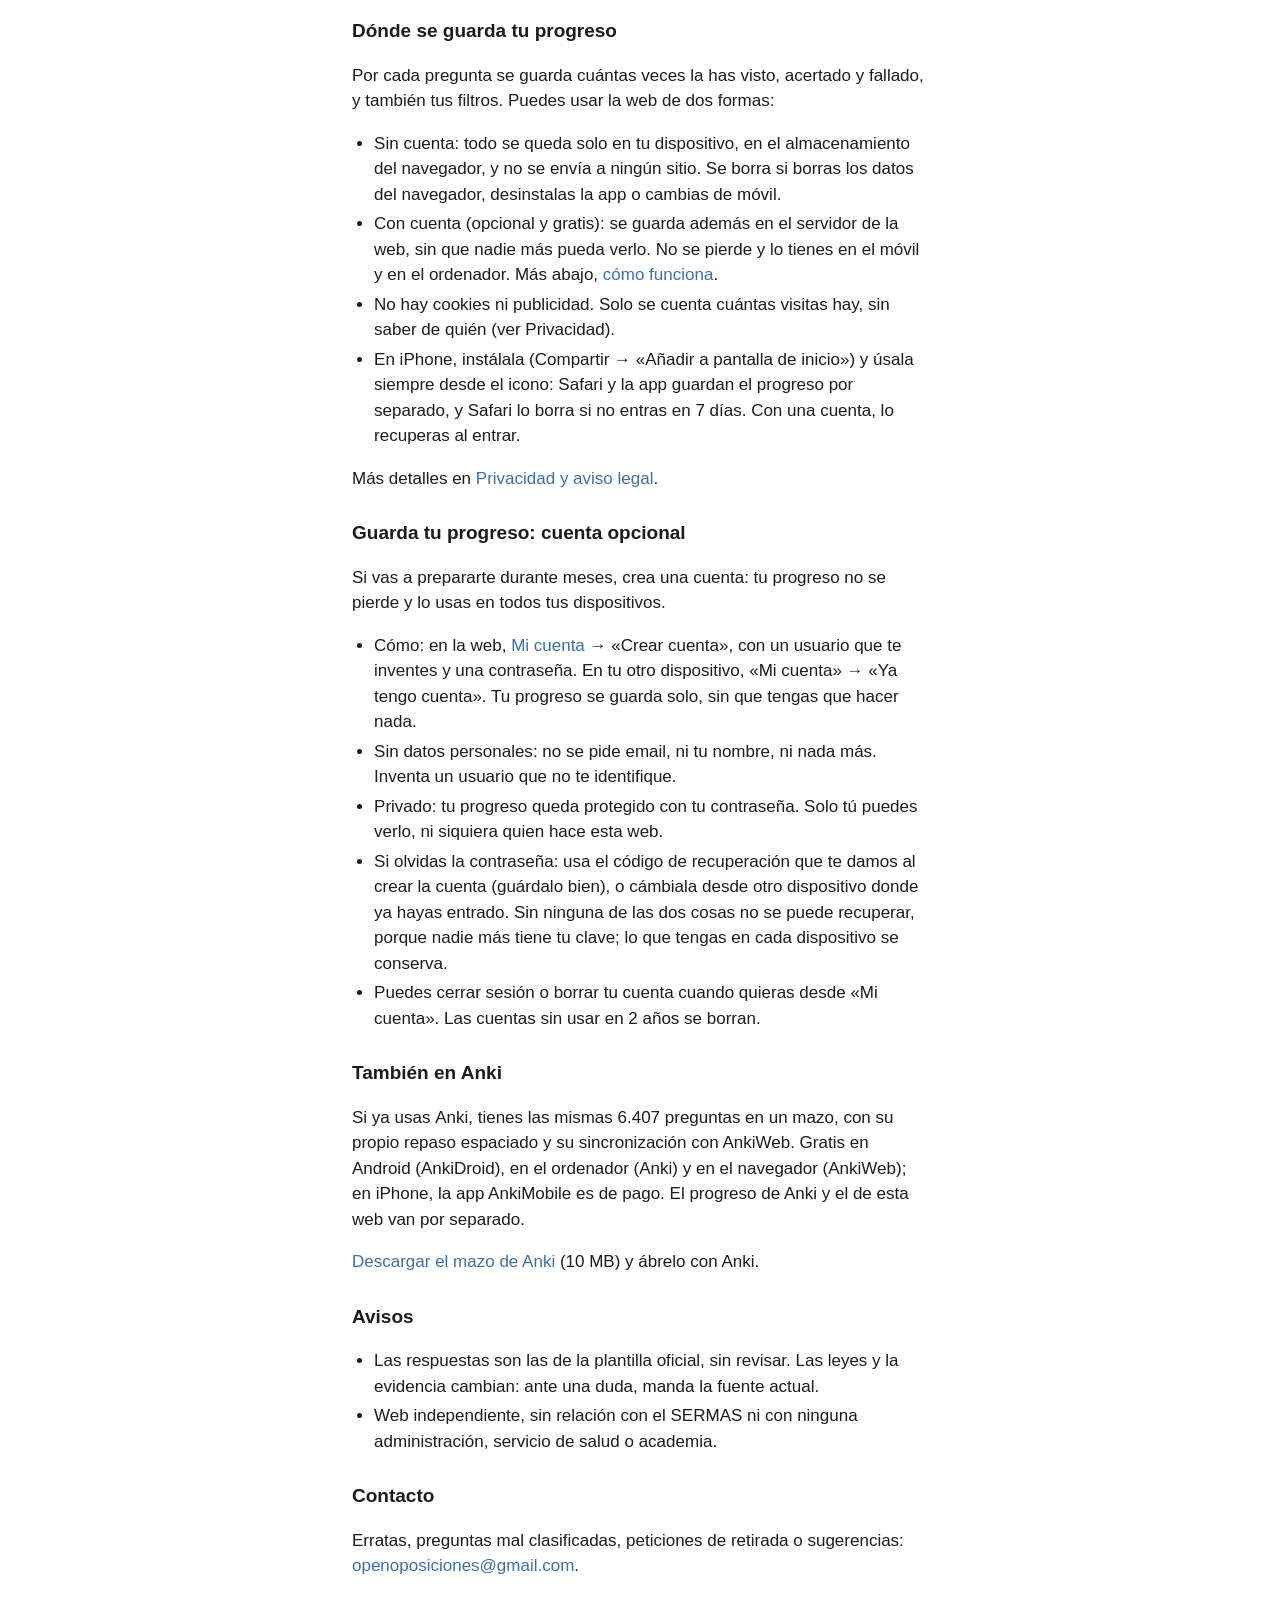
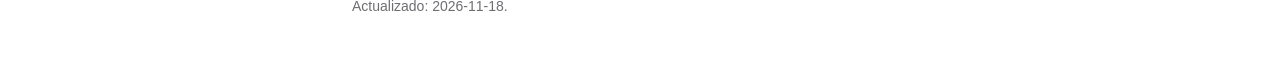
==== commit 0ab02b2b: "Cuenta opcional para guardar el progreso, azul suave, logo y modo oscuro Co-Authored-By: Claude Opus" ====
--- a/como-funciona.html
+++ b/como-funciona.html
@@ -4,19 +4,22 @@
 <meta charset="utf-8">
 <meta name="viewport" content="width=device-width, initial-scale=1, viewport-fit=cover">
 <meta name="color-scheme" content="light dark">
-<meta http-equiv="Content-Security-Policy" content="default-src 'self'; script-src 'self' 'unsafe-inline'; style-src 'self' 'unsafe-inline'; img-src 'self' data: https://openoposiciones.goatcounter.com/count; font-src 'self'; connect-src 'self'; manifest-src 'self'; worker-src 'self'; base-uri 'self'; form-action 'none'">
+<meta http-equiv="Content-Security-Policy" content="default-src 'self'; script-src 'self' 'unsafe-inline'; style-src 'self' 'unsafe-inline'; img-src 'self' data: https://openoposiciones.goatcounter.com/count; font-src 'self'; connect-src 'self' https://openoposiciones-sinc.openoposiciones-sinc.workers.dev; manifest-src 'self'; worker-src 'self'; base-uri 'self'; form-action 'none'">
 <meta name="referrer" content="no-referrer">
 
 <title>Cómo funciona · OpenOposiciones</title>
+<script>try { const t = localStorage.getItem("banco-fisio-ope-v1-tema"); if (t === "dark" || t === "light") document.documentElement.dataset.theme = t; } catch (e) {}</script>
 <style>
-:root { --papel: #ffffff; --tinta: #1c1c1e; --tinta-2: #6e6e73; --acento: #1a8a4a; color-scheme: light; }
-@media (prefers-color-scheme: dark) { :root { --papel: #000000; --tinta: #f5f5f7; --tinta-2: #98989f; --acento: #34c46d; color-scheme: dark; } }
+:root { --papel: #ffffff; --tinta: #1c1c1e; --tinta-2: #6e6e73; --acento: #3d6fa6; color-scheme: light; }
+@media (prefers-color-scheme: dark) { :root:not([data-theme="light"]) { --papel: #000000; --tinta: #f5f5f7; --tinta-2: #98989f; --acento: #8fb3dc; color-scheme: dark; } }
+:root[data-theme="dark"] { --papel: #000000; --tinta: #f5f5f7; --tinta-2: #98989f; --acento: #8fb3dc; color-scheme: dark; }
 body { margin: 0; background: var(--papel); color: var(--tinta); -webkit-font-smoothing: antialiased;
   font: 17px/1.5 -apple-system, BlinkMacSystemFont, "Segoe UI", Roboto, "Helvetica Neue", Arial, sans-serif;
   padding: max(24px, env(safe-area-inset-top, 0px)) max(20px, env(safe-area-inset-right, 0px)) 48px max(20px, env(safe-area-inset-left, 0px)); }
 main { max-width: 36rem; margin: 0 auto; }
-h1 { font-size: 30px; line-height: 1.15; letter-spacing: -.02em; margin: 8px 0 16px; }
-h2 { font-size: 19px; margin: 28px 0 6px; }
+h1 { font-size: 30px; font-weight: 600; line-height: 1.15; letter-spacing: -.02em; margin: 8px 0 16px; }
+h2 { font-size: 19px; font-weight: 600; margin: 28px 0 6px; }
+b, strong { font-weight: 500; }
 a { color: var(--acento); text-decoration: none; }
 .nota { color: var(--tinta-2); font-size: 14px; }
 ul, ol { padding-left: 1.3em; } li { margin: 4px 0; }
@@ -27,7 +30,7 @@
 <p><a href="./">← Volver a las preguntas</a></p>
 <h1>Cómo funciona</h1>
 
-<p>OpenOposiciones es un test gratuito para preparar la <b>OPE de Fisioterapia del SERMAS 2026</b> con preguntas de exámenes oficiales. Sin registro y sin anuncios.</p>
+<p>OpenOposiciones es un test gratuito para preparar la <b>OPE de Fisioterapia del SERMAS 2026</b> con preguntas de exámenes oficiales. Sin anuncios. La cuenta es opcional y sin datos personales.</p>
 
 <h2>De dónde salen las preguntas</h2>
 <ul>
@@ -56,28 +59,33 @@
   <li>Si la <b>aciertas</b>, vuelve a los 3 días; si la vuelves a acertar, a la semana, al mes, a los 3 meses y a los 6 meses. Si fallas un repaso, empieza de nuevo.</li>
   <li>Primero salen los fallos que ya pueden volver; después, los repasos de hoy mezclados con preguntas nuevas (de más a menos relevantes). Cuando no queda nada pendiente, adelanta las que peor llevas.</li>
   </ul></li>
-<li><b>Estudiar al azar</b>: igual, pero las nuevas y los repasos salen al azar, sin orden de relevancia.</li>
-<li><b>Filtrar</b>: tema, convocatoria, años, una palabra, solo nuevas o solo tus fallos. Estudias solo esas preguntas, con el mismo repaso espaciado. Guárdalo en <b>favoritos</b> para tenerlo en el inicio. Estudiar, Estudiar al azar y el simulacro usan siempre todo el banco.</li>
-<li><b>Simulacro</b>: 100 preguntas al azar, 120 minutos, +1 por acierto y −0,25 por error; nota sobre 50 con el mínimo de 25, como en el SERMAS.</li>
+<li><b>Estudiar al azar</b>: igual, pero las nuevas y los repasos salen al azar, sin orden de relevancia. Es lo recomendado si no tienes cuenta: cada sesión es variada aunque no se guarde el progreso.</li>
+<li><b>Filtrar</b>: tema, convocatoria, años, una palabra, solo nuevas o solo tus fallos. Estudias solo esas preguntas, con el mismo repaso espaciado. Guárdalo en <b>favoritos</b> para tenerlo en el inicio. Estudiar y Estudiar al azar usan siempre todo el banco.</li>
 <li>Los temas se asignan automáticamente por palabras clave: alguna pregunta puede estar en un tema que no es el suyo.</li>
 </ul>
 
 <h2>Dónde se guarda tu progreso</h2>
+<p>Por cada pregunta se guarda cuántas veces la has visto, acertado y fallado, y también tus filtros. Puedes usar la web de dos formas:</p>
 <ul>
-<li><b>Solo en tu dispositivo</b>, en el almacenamiento del navegador: por cada pregunta, cuántas veces la has visto, acertado y fallado; tus simulacros y tus filtros.</li>
-<li>No se envía a ningún sitio. No hay cuentas ni cookies: nadie, tampoco quien hizo la web, puede ver quién entra ni cómo le va. Solo se cuenta cuántas visitas hay, sin saber de quién (ver Privacidad).</li>
-<li><b>Se borra si borras los datos del navegador, desinstalas la app o cambias de móvil.</b> No se sincroniza entre dispositivos.</li>
-<li>En iPhone, instálala (Compartir → «Añadir a pantalla de inicio») y úsala siempre desde el icono: Safari y la app guardan el progreso por separado, y Safari lo borra si no entras en 7 días.</li>
+<li><b>Sin cuenta</b>: todo se queda <b>solo en tu dispositivo</b>, en el almacenamiento del navegador, y no se envía a ningún sitio. <b>Se borra si borras los datos del navegador, desinstalas la app o cambias de móvil.</b></li>
+<li><b>Con cuenta</b> (opcional y gratis): se guarda además en el servidor de la web, sin que nadie más pueda verlo. No se pierde y lo tienes en el móvil y en el ordenador. Más abajo, <a href="#cuenta">cómo funciona</a>.</li>
+<li>No hay cookies ni publicidad. Solo se cuenta cuántas visitas hay, sin saber de quién (ver Privacidad).</li>
+<li>En iPhone, instálala (Compartir → «Añadir a pantalla de inicio») y úsala siempre desde el icono: Safari y la app guardan el progreso por separado, y Safari lo borra si no entras en 7 días. Con una cuenta, lo recuperas al entrar.</li>
 </ul>
 <p>Más detalles en <a href="privacidad.html">Privacidad y aviso legal</a>.</p>
 
-<h2 id="anki">Para estudiar durante meses: el mazo de Anki</h2>
-<p>Esta web es cómoda para empezar y para repasar en cualquier sitio, pero <b>tu progreso no tiene copia</b>: se pierde si se borran los datos del navegador. Si vas a prepararte en serio, usa el <b>mazo de Anki</b> con las mismas 6.407 preguntas:</p>
+<h2 id="cuenta">Guarda tu progreso: cuenta opcional</h2>
+<p>Si vas a prepararte durante meses, crea una cuenta: tu progreso <b>no se pierde</b> y lo usas <b>en todos tus dispositivos</b>.</p>
 <ul>
-<li>Guarda tu progreso en tu cuenta gratuita de AnkiWeb y lo <b>sincroniza</b> entre el móvil y el ordenador.</li>
-<li>Repaso espaciado completo: cada pregunta vuelve justo cuando estás a punto de olvidarla.</li>
-<li>Gratis en Android (AnkiDroid), en el ordenador (Anki) y en el navegador (AnkiWeb). En iPhone, la app AnkiMobile es de pago.</li>
+<li><b>Cómo</b>: en la web, <a href="./#cuenta">Mi cuenta</a> → «Crear cuenta», con un usuario que te inventes y una contraseña. En tu otro dispositivo, «Mi cuenta» → «Ya tengo cuenta». Tu progreso se guarda solo, sin que tengas que hacer nada.</li>
+<li><b>Sin datos personales</b>: no se pide email, ni tu nombre, ni nada más. Inventa un usuario que no te identifique.</li>
+<li><b>Privado</b>: tu progreso queda protegido con tu contraseña. Solo tú puedes verlo, ni siquiera quien hace esta web.</li>
+<li><b>Si olvidas la contraseña</b>: usa el <b>código de recuperación</b> que te damos al crear la cuenta (guárdalo bien), o cámbiala desde otro dispositivo donde ya hayas entrado. Sin ninguna de las dos cosas no se puede recuperar, porque nadie más tiene tu clave; lo que tengas en cada dispositivo se conserva.</li>
+<li>Puedes cerrar sesión o borrar tu cuenta cuando quieras desde «Mi cuenta». Las cuentas sin usar en 2 años se borran.</li>
 </ul>
+
+<h2 id="anki">También en Anki</h2>
+<p>Si ya usas <b>Anki</b>, tienes las mismas 6.407 preguntas en un mazo, con su propio repaso espaciado y su sincronización con AnkiWeb. Gratis en Android (AnkiDroid), en el ordenador (Anki) y en el navegador (AnkiWeb); en iPhone, la app AnkiMobile es de pago. El progreso de Anki y el de esta web van por separado.</p>
 <p><a href="fisioterapia-ope-preguntas.apkg"><b>Descargar el mazo de Anki</b></a> (10 MB) y ábrelo con Anki.</p>
 
 <h2>Avisos</h2>
